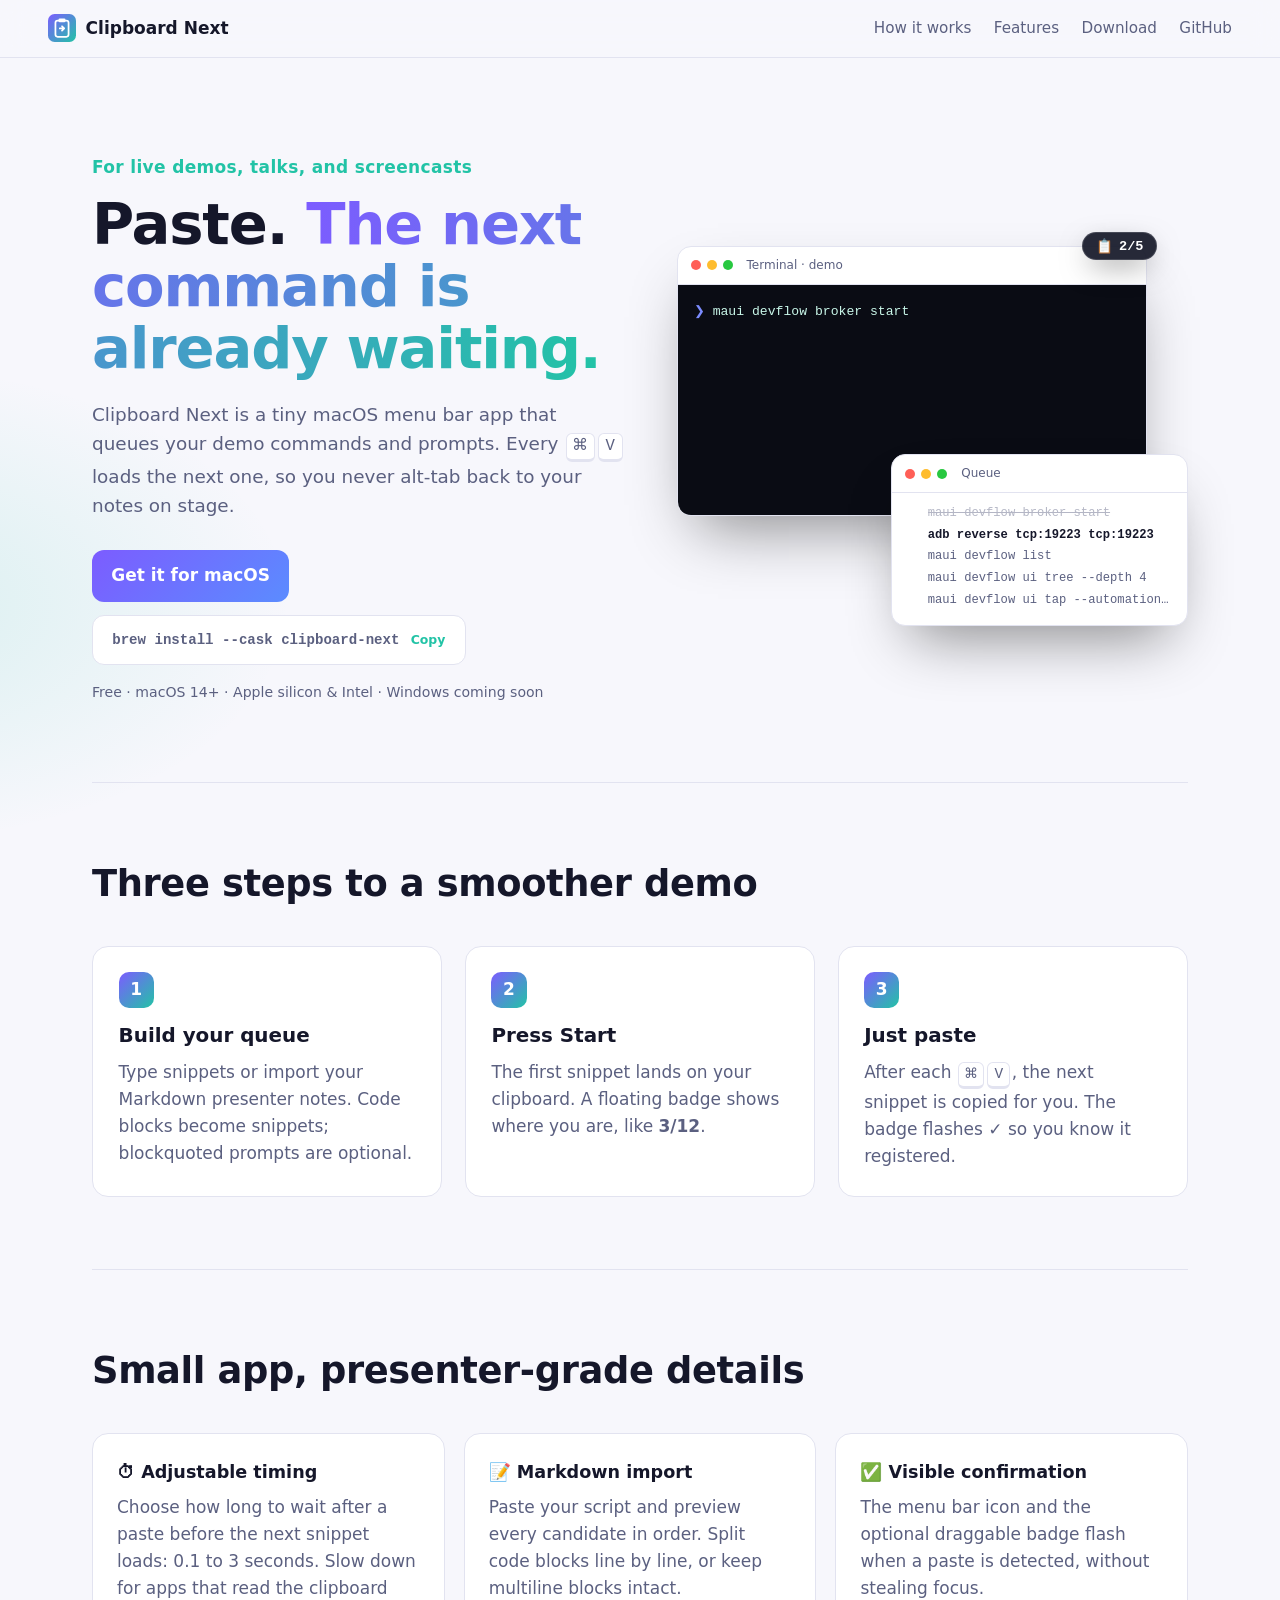
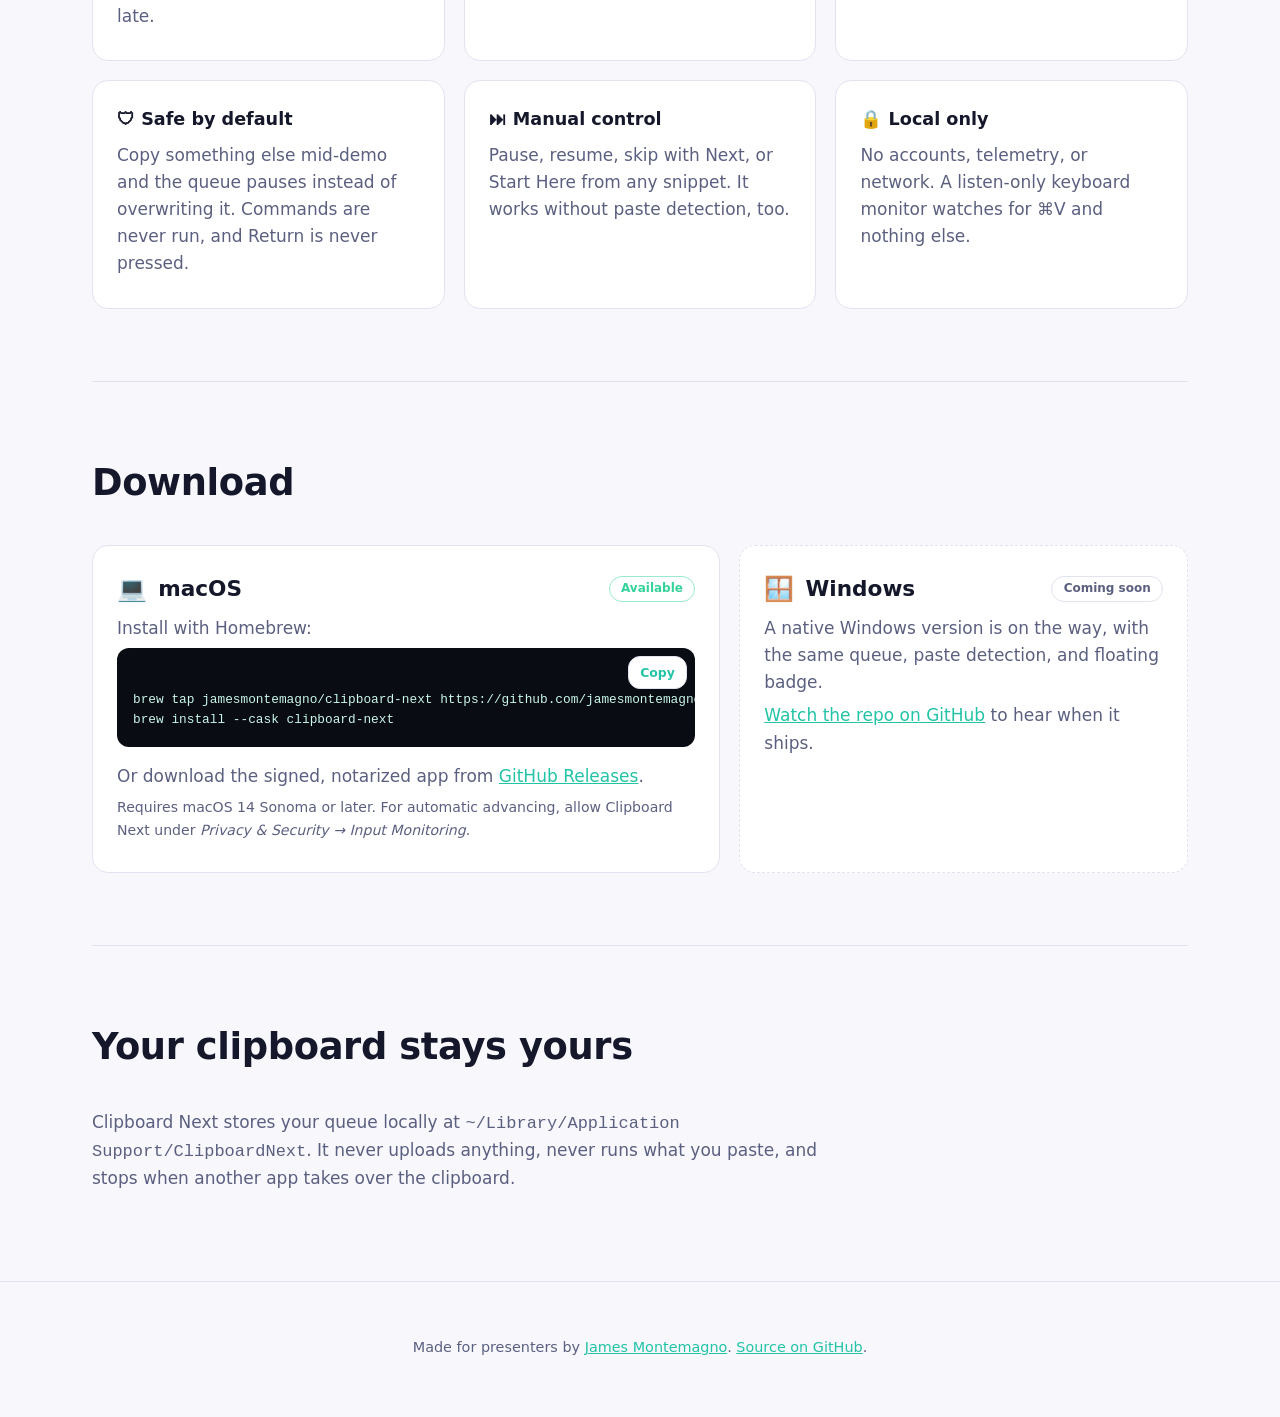
==== site/index.html @ 99fdd044 "Initial release of Clipboard Next macOS menu bar app that queues demo commands and loads the next on" ====
<!doctype html>
<html lang="en">
<head>
  <meta charset="utf-8">
  <meta name="viewport" content="width=device-width, initial-scale=1">
  <title>Clipboard Next: paste your demo, one command at a time</title>
  <meta name="description" content="A tiny macOS menu bar app for presenters. Queue your demo commands and prompts; every Command-V loads the next one onto your clipboard.">
  <meta name="theme-color" content="#0d0f1a">
  <meta property="og:title" content="Clipboard Next">
  <meta property="og:description" content="Queue your demo commands. Paste. The next one is already on your clipboard.">
  <meta property="og:type" content="website">
  <meta property="og:url" content="https://clipboardnext.com/">
  <link rel="canonical" href="https://clipboardnext.com/">
  <link rel="icon" href="assets/logo.svg" type="image/svg+xml">
  <link rel="stylesheet" href="styles.css">
</head>
<body>
  <a class="skip" href="#main">Skip to content</a>
  <header class="nav">
    <a class="brand" href="./"><img src="assets/logo.svg" alt="" width="28" height="28"> Clipboard Next</a>
    <nav aria-label="Primary">
      <a href="#how">How it works</a>
      <a href="#features">Features</a>
      <a href="#download">Download</a>
      <a href="https://github.com/jamesmontemagno/clipboard-next">GitHub</a>
    </nav>
  </header>

  <main id="main">
    <section class="hero">
      <div class="hero-copy">
        <p class="eyebrow">For live demos, talks, and screencasts</p>
        <h1>Paste. <span class="grad">The next command is already waiting.</span></h1>
        <p class="lede">Clipboard Next is a tiny macOS menu bar app that queues your demo commands and prompts. Every <kbd>⌘</kbd><kbd>V</kbd> loads the next one, so you never alt-tab back to your notes on stage.</p>
        <div class="cta">
          <a class="btn primary" href="#download">Get it for macOS</a>
          <button class="btn ghost copy" type="button" data-copy="brew tap jamesmontemagno/clipboard-next https://github.com/jamesmontemagno/clipboard-next && brew install --cask clipboard-next">
            <code>brew install --cask clipboard-next</code><span class="copy-label">Copy</span>
          </button>
        </div>
        <p class="fine">Free · macOS 14+ · Apple silicon &amp; Intel · Windows coming soon</p>
      </div>

      <div class="stage" aria-label="Animated demo of Clipboard Next advancing through commands">
        <div class="window terminal">
          <div class="titlebar"><i></i><i></i><i></i><span>Terminal · demo</span></div>
          <pre class="term" id="term" aria-live="off"></pre>
        </div>
        <div class="queue window">
          <div class="titlebar"><i></i><i></i><i></i><span>Queue</span></div>
          <ol id="queue"></ol>
        </div>
        <div class="badge" id="badge" aria-hidden="true"><span class="badge-icon">📋</span><span id="badge-count">1/5</span></div>
      </div>
    </section>

    <section id="how" class="section">
      <h2>Three steps to a smoother demo</h2>
      <ol class="steps">
        <li>
          <span class="num">1</span>
          <h3>Build your queue</h3>
          <p>Type snippets or import your Markdown presenter notes. Code blocks become snippets; blockquoted prompts are optional.</p>
        </li>
        <li>
          <span class="num">2</span>
          <h3>Press Start</h3>
          <p>The first snippet lands on your clipboard. A floating badge shows where you are, like <strong>3/12</strong>.</p>
        </li>
        <li>
          <span class="num">3</span>
          <h3>Just paste</h3>
          <p>After each <kbd>⌘</kbd><kbd>V</kbd>, the next snippet is copied for you. The badge flashes ✓ so you know it registered.</p>
        </li>
      </ol>
    </section>

    <section id="features" class="section">
      <h2>Small app, presenter-grade details</h2>
      <div class="grid">
        <article class="card">
          <h3>⏱ Adjustable timing</h3>
          <p>Choose how long to wait after a paste before the next snippet loads: 0.1 to 3 seconds. Slow down for apps that read the clipboard late.</p>
        </article>
        <article class="card">
          <h3>📝 Markdown import</h3>
          <p>Paste your script and preview every candidate in order. Split code blocks line by line, or keep multiline blocks intact.</p>
        </article>
        <article class="card">
          <h3>✅ Visible confirmation</h3>
          <p>The menu bar icon and the optional draggable badge flash when a paste is detected, without stealing focus.</p>
        </article>
        <article class="card">
          <h3>🛡 Safe by default</h3>
          <p>Copy something else mid-demo and the queue pauses instead of overwriting it. Commands are never run, and Return is never pressed.</p>
        </article>
        <article class="card">
          <h3>⏭ Manual control</h3>
          <p>Pause, resume, skip with Next, or Start Here from any snippet. It works without paste detection, too.</p>
        </article>
        <article class="card">
          <h3>🔒 Local only</h3>
          <p>No accounts, telemetry, or network. A listen-only keyboard monitor watches for ⌘V and nothing else.</p>
        </article>
      </div>
    </section>

    <section id="download" class="section">
      <h2>Download</h2>
      <div class="downloads">
        <article class="card platform">
          <div class="platform-head"><span class="os" aria-hidden="true">💻</span><h3>macOS</h3><span class="pill ok">Available</span></div>
          <p>Install with Homebrew:</p>
          <div class="codeblock">
            <pre><code>brew tap jamesmontemagno/clipboard-next https://github.com/jamesmontemagno/clipboard-next
brew install --cask clipboard-next</code></pre>
            <button class="btn small copy" type="button" data-copy="brew tap jamesmontemagno/clipboard-next https://github.com/jamesmontemagno/clipboard-next&#10;brew install --cask clipboard-next"><span class="copy-label">Copy</span></button>
          </div>
          <p>Or download the signed, notarized app from <a href="https://github.com/jamesmontemagno/clipboard-next/releases/latest">GitHub Releases</a>.</p>
          <p class="fine">Requires macOS 14 Sonoma or later. For automatic advancing, allow Clipboard Next under <em>Privacy &amp; Security → Input Monitoring</em>.</p>
        </article>
        <article class="card platform soon">
          <div class="platform-head"><span class="os" aria-hidden="true">🪟</span><h3>Windows</h3><span class="pill">Coming soon</span></div>
          <p>A native Windows version is on the way, with the same queue, paste detection, and floating badge.</p>
          <p><a href="https://github.com/jamesmontemagno/clipboard-next">Watch the repo on GitHub</a> to hear when it ships.</p>
        </article>
      </div>
    </section>

    <section class="section privacy">
      <h2>Your clipboard stays yours</h2>
      <p>Clipboard Next stores your queue locally at <code>~/Library/Application Support/ClipboardNext</code>. It never uploads anything, never runs what you paste, and stops when another app takes over the clipboard.</p>
    </section>
  </main>

  <footer class="footer">
    <p>Made for presenters by <a href="https://github.com/jamesmontemagno">James Montemagno</a>. <a href="https://github.com/jamesmontemagno/clipboard-next">Source on GitHub</a>.</p>
  </footer>
  <script src="script.js" defer></script>
</body>
</html>
---- site/styles.css ----
:root {
  --bg: #0d0f1a;
  --bg-2: #141728;
  --panel: #1a1e33;
  --line: #2a2f4a;
  --text: #eef0ff;
  --muted: #a3a8c7;
  --accent: #7c5cff;
  --accent-2: #22c3a6;
  --ok: #34d399;
  --radius: 16px;
  --mono: ui-monospace, "SF Mono", Menlo, Consolas, monospace;
  color-scheme: dark;
}

@media (prefers-color-scheme: light) {
  :root {
    --bg: #f7f7fc;
    --bg-2: #ffffff;
    --panel: #ffffff;
    --line: #e2e3f0;
    --text: #15172a;
    --muted: #5b6080;
    color-scheme: light;
  }
}

* { box-sizing: border-box; }
html { scroll-behavior: smooth; }
@media (prefers-reduced-motion: reduce) { html { scroll-behavior: auto; } }

body {
  margin: 0;
  font: 17px/1.6 -apple-system, BlinkMacSystemFont, "Segoe UI", Inter, system-ui, sans-serif;
  background:
    radial-gradient(900px 500px at 85% -10%, rgb(124 92 255 / .22), transparent 60%),
    radial-gradient(700px 400px at -10% 20%, rgb(34 195 166 / .14), transparent 60%),
    var(--bg);
  color: var(--text);
}

a { color: var(--accent-2); }
code, kbd, pre { font-family: var(--mono); }
kbd {
  display: inline-block;
  min-width: 1.6em;
  padding: 0 .35em;
  margin: 0 .1em;
  border: 1px solid var(--line);
  border-bottom-width: 3px;
  border-radius: 6px;
  background: var(--panel);
  font-size: .85em;
  text-align: center;
}

.skip { position: absolute; left: -999px; }
.skip:focus { left: 1rem; top: 1rem; background: var(--panel); padding: .5rem 1rem; border-radius: 8px; z-index: 10; }

.nav {
  position: sticky; top: 0; z-index: 5;
  display: flex; align-items: center; justify-content: space-between;
  gap: 1rem; padding: .9rem clamp(1rem, 4vw, 3rem);
  backdrop-filter: blur(14px);
  background: color-mix(in srgb, var(--bg) 75%, transparent);
  border-bottom: 1px solid var(--line);
}
.brand { display: flex; align-items: center; gap: .6rem; font-weight: 700; color: var(--text); text-decoration: none; }
.nav nav { display: flex; gap: 1.4rem; flex-wrap: wrap; }
.nav nav a { color: var(--muted); text-decoration: none; font-size: .95rem; }
.nav nav a:hover { color: var(--text); }

main { max-width: 1160px; margin: 0 auto; padding: 0 clamp(1rem, 4vw, 2rem); }

.hero {
  display: grid; grid-template-columns: 1.05fr 1fr; gap: 3rem; align-items: center;
  padding: clamp(3rem, 8vw, 6rem) 0 4rem;
}
.eyebrow { color: var(--accent-2); font-weight: 600; letter-spacing: .02em; margin: 0 0 .8rem; }
h1 { font-size: clamp(2.3rem, 5vw, 3.6rem); line-height: 1.08; margin: 0 0 1.2rem; letter-spacing: -.02em; }
.grad { background: linear-gradient(90deg, var(--accent), var(--accent-2)); -webkit-background-clip: text; background-clip: text; color: transparent; }
.lede { color: var(--muted); font-size: 1.15rem; max-width: 34rem; }
.cta { display: flex; flex-wrap: wrap; gap: .8rem; margin: 1.8rem 0 1rem; }
.fine { color: var(--muted); font-size: .88rem; }

.btn {
  display: inline-flex; align-items: center; gap: .7rem;
  padding: .8rem 1.2rem; border-radius: 12px; border: 1px solid var(--line);
  font: inherit; font-weight: 600; text-decoration: none; cursor: pointer;
  color: var(--text); background: var(--panel);
  transition: transform .15s ease, border-color .15s ease;
}
.btn:hover { transform: translateY(-1px); border-color: var(--accent); }
.btn:focus-visible { outline: 3px solid var(--accent); outline-offset: 2px; }
.btn.primary { background: linear-gradient(135deg, var(--accent), #5b8cff); border: 0; color: #fff; }
.btn.ghost code { font-size: .88rem; color: var(--muted); }
.btn.small { padding: .35rem .7rem; font-size: .8rem; }
.copy-label { font-size: .78rem; color: var(--accent-2); }
.copied .copy-label { color: var(--ok); }

/* Animated demo */
.stage { position: relative; min-height: 380px; }
.window {
  background: var(--bg-2); border: 1px solid var(--line); border-radius: 14px;
  box-shadow: 0 30px 60px -20px rgb(0 0 0 / .45);
  overflow: hidden;
}
.titlebar { display: flex; align-items: center; gap: 6px; padding: .55rem .8rem; border-bottom: 1px solid var(--line); font-size: .75rem; color: var(--muted); }
.titlebar i { width: 10px; height: 10px; border-radius: 50%; background: #ff5f57; }
.titlebar i:nth-child(2) { background: #febc2e; }
.titlebar i:nth-child(3) { background: #28c840; }
.titlebar span { margin-left: .5rem; }
.terminal { width: 92%; }
.term {
  margin: 0; padding: 1rem; min-height: 230px; font-size: .82rem; line-height: 1.7;
  color: #c9f7e9; background: #0a0c14; white-space: pre-wrap; word-break: break-word;
}
.term .prompt { color: #7c8cff; }
.term .flash { background: rgb(124 92 255 / .35); border-radius: 3px; }
.queue { position: absolute; right: 0; bottom: 0; width: 58%; }
.queue ol { margin: 0; padding: .6rem .8rem .8rem 2.2rem; font: .76rem/1.8 var(--mono); color: var(--muted); }
.queue li { white-space: nowrap; overflow: hidden; text-overflow: ellipsis; transition: color .2s; }
.queue li.done { opacity: .45; text-decoration: line-through; }
.queue li.current { color: var(--text); font-weight: 700; }
.queue li.current::marker { color: var(--accent-2); }

.badge {
  position: absolute; top: -14px; right: 6%;
  display: inline-flex; align-items: center; gap: .4rem;
  padding: .3rem .8rem; border-radius: 999px;
  background: rgb(20 23 40 / .92); color: #fff; font: 600 .85rem var(--mono);
  border: 1px solid rgb(255 255 255 / .15);
  box-shadow: 0 10px 30px -8px rgb(0 0 0 / .6);
  transition: background .2s, transform .2s;
}
.badge.hit { background: #0f8f5f; transform: scale(1.08); }

.section { padding: 4.5rem 0; border-top: 1px solid var(--line); }
.section h2 { font-size: clamp(1.7rem, 3vw, 2.3rem); margin: 0 0 2rem; letter-spacing: -.01em; }

.steps { list-style: none; padding: 0; margin: 0; display: grid; grid-template-columns: repeat(3, 1fr); gap: 1.4rem; }
.steps li { background: var(--panel); border: 1px solid var(--line); border-radius: var(--radius); padding: 1.6rem; }
.steps h3 { margin: .8rem 0 .4rem; }
.steps p { color: var(--muted); margin: 0; }
.num {
  display: inline-grid; place-items: center; width: 2.2rem; height: 2.2rem; border-radius: 10px;
  background: linear-gradient(135deg, var(--accent), var(--accent-2)); color: #fff; font-weight: 800;
}

.grid { display: grid; grid-template-columns: repeat(3, 1fr); gap: 1.2rem; }
.card { background: var(--panel); border: 1px solid var(--line); border-radius: var(--radius); padding: 1.5rem; }
.card h3 { margin: 0 0 .5rem; font-size: 1.1rem; }
.card p { color: var(--muted); margin: .4rem 0; }

.downloads { display: grid; grid-template-columns: 1.4fr 1fr; gap: 1.2rem; }
.hero > *, .downloads > *, .grid > *, .steps > * { min-width: 0; }
.platform-head { display: flex; align-items: center; gap: .7rem; }
.platform-head h3 { margin: 0; font-size: 1.35rem; }
.os { font-size: 1.5rem; }
.pill { margin-left: auto; padding: .15rem .7rem; border-radius: 999px; font-size: .75rem; font-weight: 700; border: 1px solid var(--line); color: var(--muted); }
.pill.ok { color: var(--ok); border-color: color-mix(in srgb, var(--ok) 50%, transparent); }
.soon { border-style: dashed; }
.codeblock { position: relative; }
.codeblock pre { margin: .4rem 0 1rem; padding: 2.6rem 1rem 1rem; background: #0a0c14; color: #c9f7e9; border-radius: 12px; font-size: .8rem; overflow-x: auto; }
.codeblock .copy { position: absolute; top: .5rem; right: .5rem; }

.privacy p { color: var(--muted); max-width: 46rem; }
.footer { text-align: center; padding: 2.5rem 1rem 3rem; color: var(--muted); font-size: .9rem; border-top: 1px solid var(--line); }

@media (max-width: 900px) {
  .hero, .downloads { grid-template-columns: 1fr; }
  .steps, .grid { grid-template-columns: 1fr; }
  .stage { min-height: 400px; }
}
@media (max-width: 560px) {
  .nav nav a:not(:last-child) { display: none; }
  .queue { width: 80%; }
}
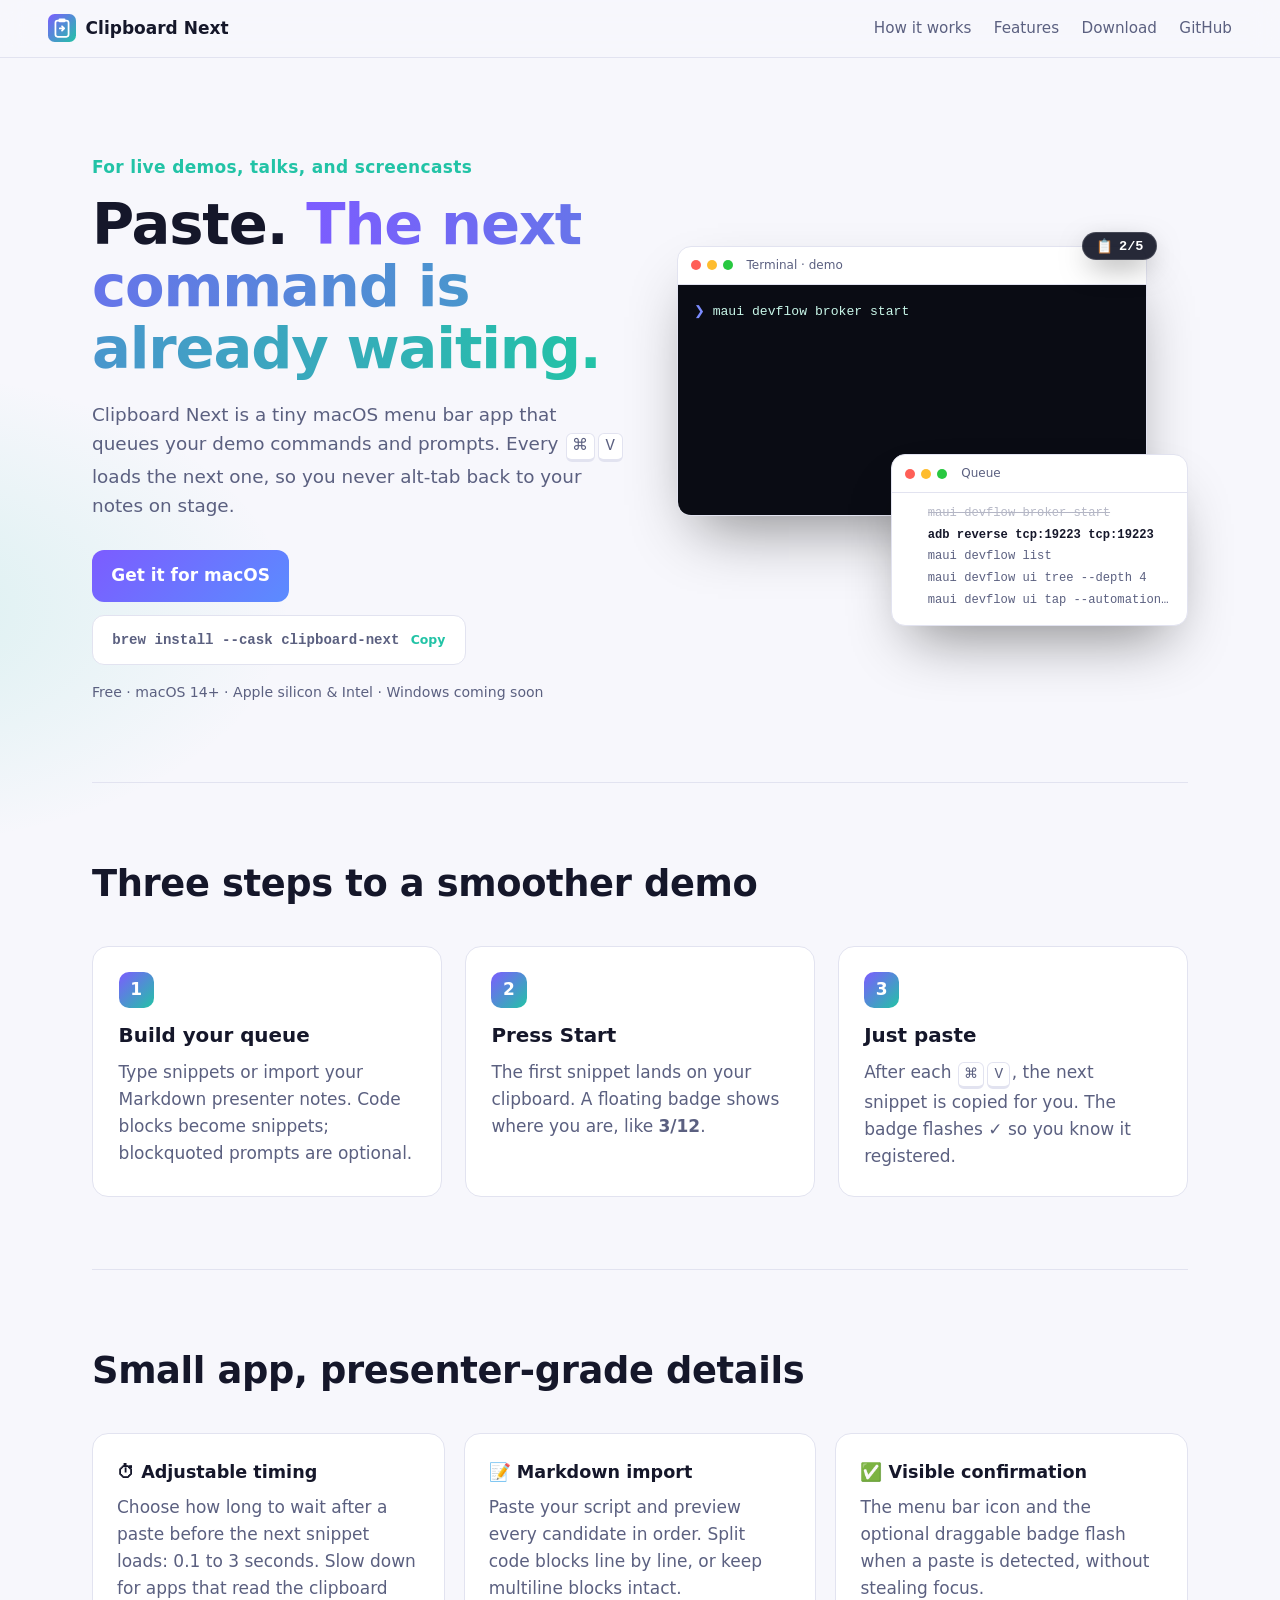
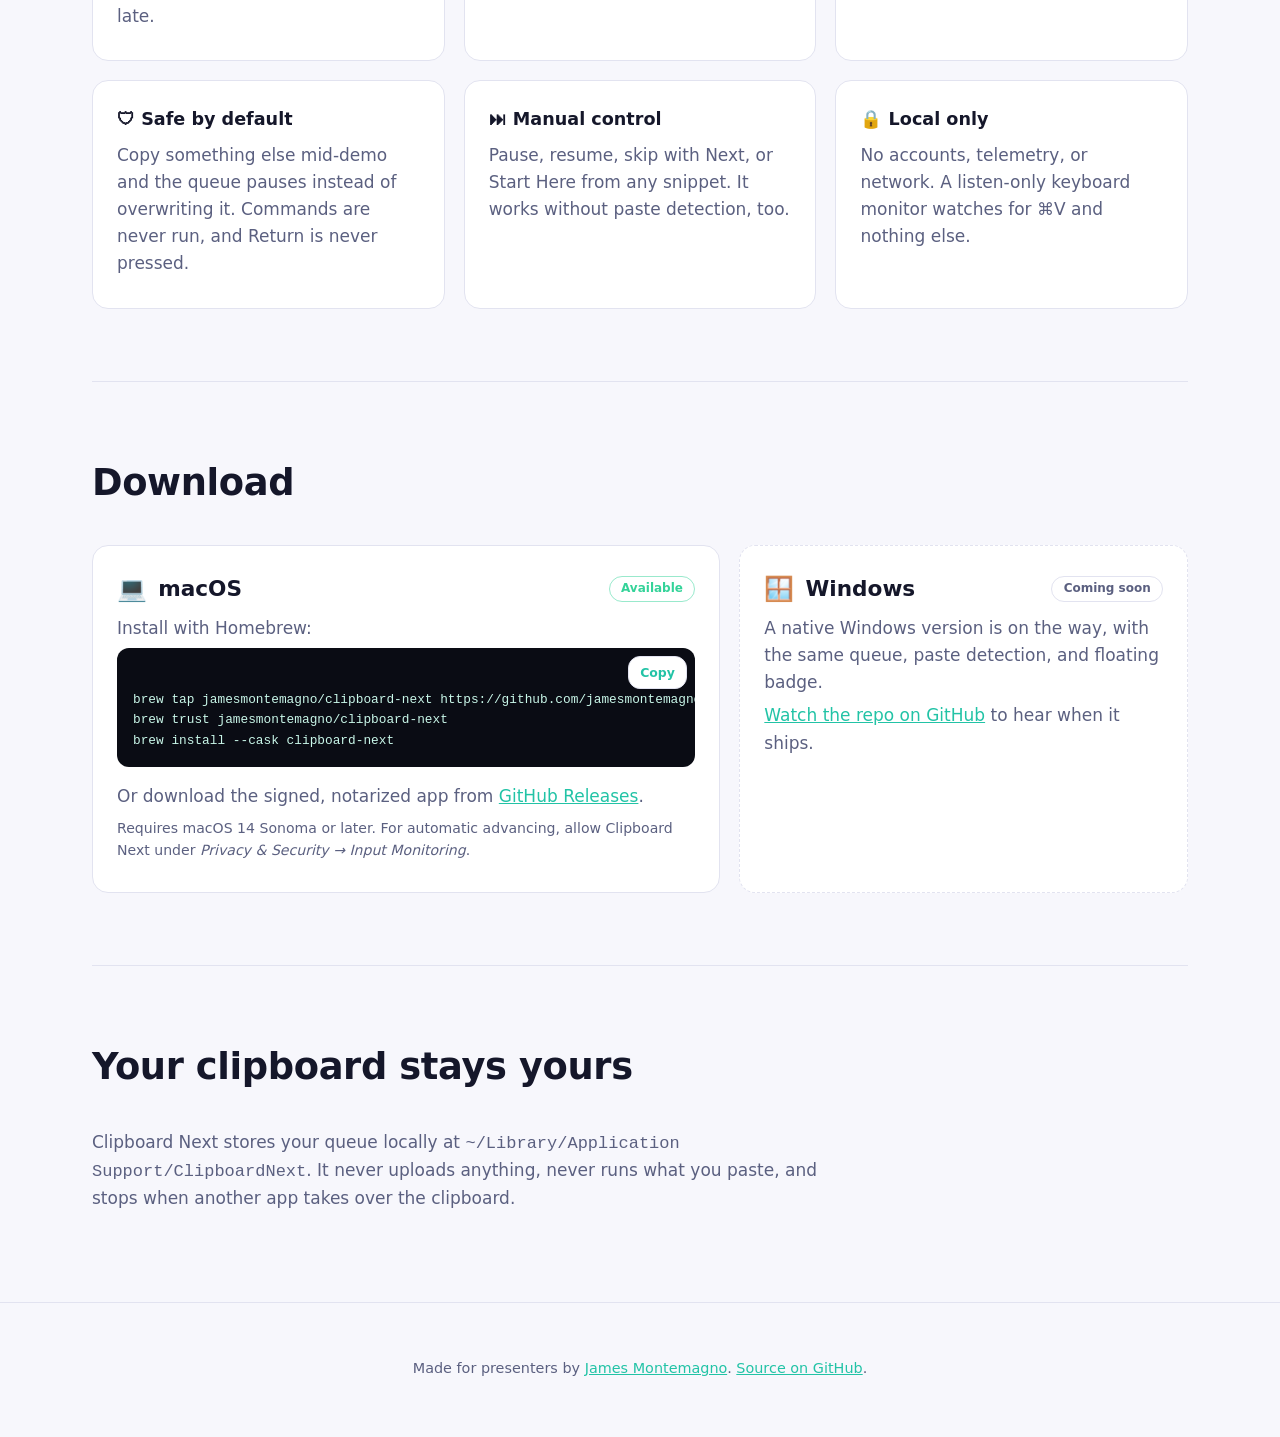
==== commit f1057e34: "Add Homebrew trust step and launch trailer page Document brew trust in the README and website instal" ====
--- a/site/index.html
+++ b/site/index.html
@@ -34,7 +34,7 @@
         <p class="lede">Clipboard Next is a tiny macOS menu bar app that queues your demo commands and prompts. Every <kbd>⌘</kbd><kbd>V</kbd> loads the next one, so you never alt-tab back to your notes on stage.</p>
         <div class="cta">
           <a class="btn primary" href="#download">Get it for macOS</a>
-          <button class="btn ghost copy" type="button" data-copy="brew tap jamesmontemagno/clipboard-next https://github.com/jamesmontemagno/clipboard-next && brew install --cask clipboard-next">
+          <button class="btn ghost copy" type="button" data-copy="brew tap jamesmontemagno/clipboard-next https://github.com/jamesmontemagno/clipboard-next && brew trust jamesmontemagno/clipboard-next && brew install --cask clipboard-next">
             <code>brew install --cask clipboard-next</code><span class="copy-label">Copy</span>
           </button>
         </div>
@@ -113,8 +113,9 @@
           <p>Install with Homebrew:</p>
           <div class="codeblock">
             <pre><code>brew tap jamesmontemagno/clipboard-next https://github.com/jamesmontemagno/clipboard-next
+brew trust jamesmontemagno/clipboard-next
 brew install --cask clipboard-next</code></pre>
-            <button class="btn small copy" type="button" data-copy="brew tap jamesmontemagno/clipboard-next https://github.com/jamesmontemagno/clipboard-next&#10;brew install --cask clipboard-next"><span class="copy-label">Copy</span></button>
+            <button class="btn small copy" type="button" data-copy="brew tap jamesmontemagno/clipboard-next https://github.com/jamesmontemagno/clipboard-next&#10;brew trust jamesmontemagno/clipboard-next&#10;brew install --cask clipboard-next"><span class="copy-label">Copy</span></button>
           </div>
           <p>Or download the signed, notarized app from <a href="https://github.com/jamesmontemagno/clipboard-next/releases/latest">GitHub Releases</a>.</p>
           <p class="fine">Requires macOS 14 Sonoma or later. For automatic advancing, allow Clipboard Next under <em>Privacy &amp; Security → Input Monitoring</em>.</p>
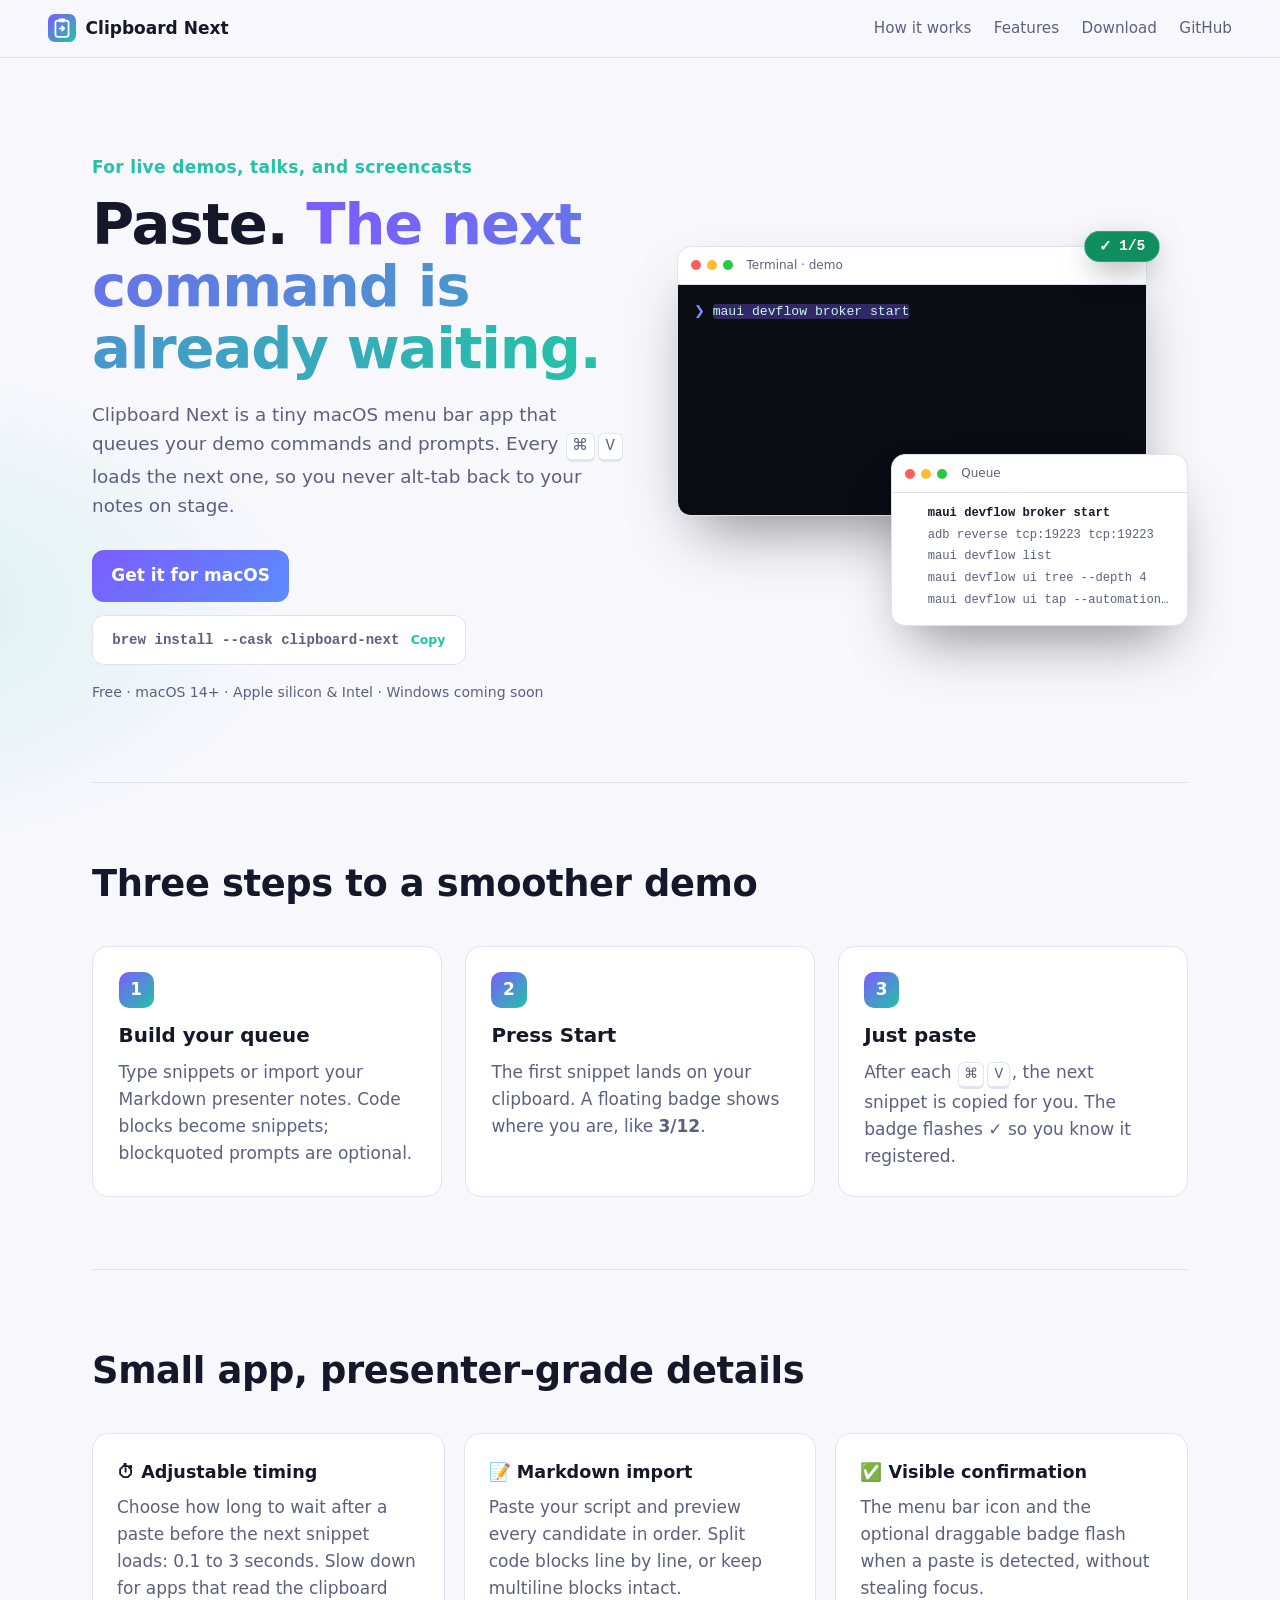
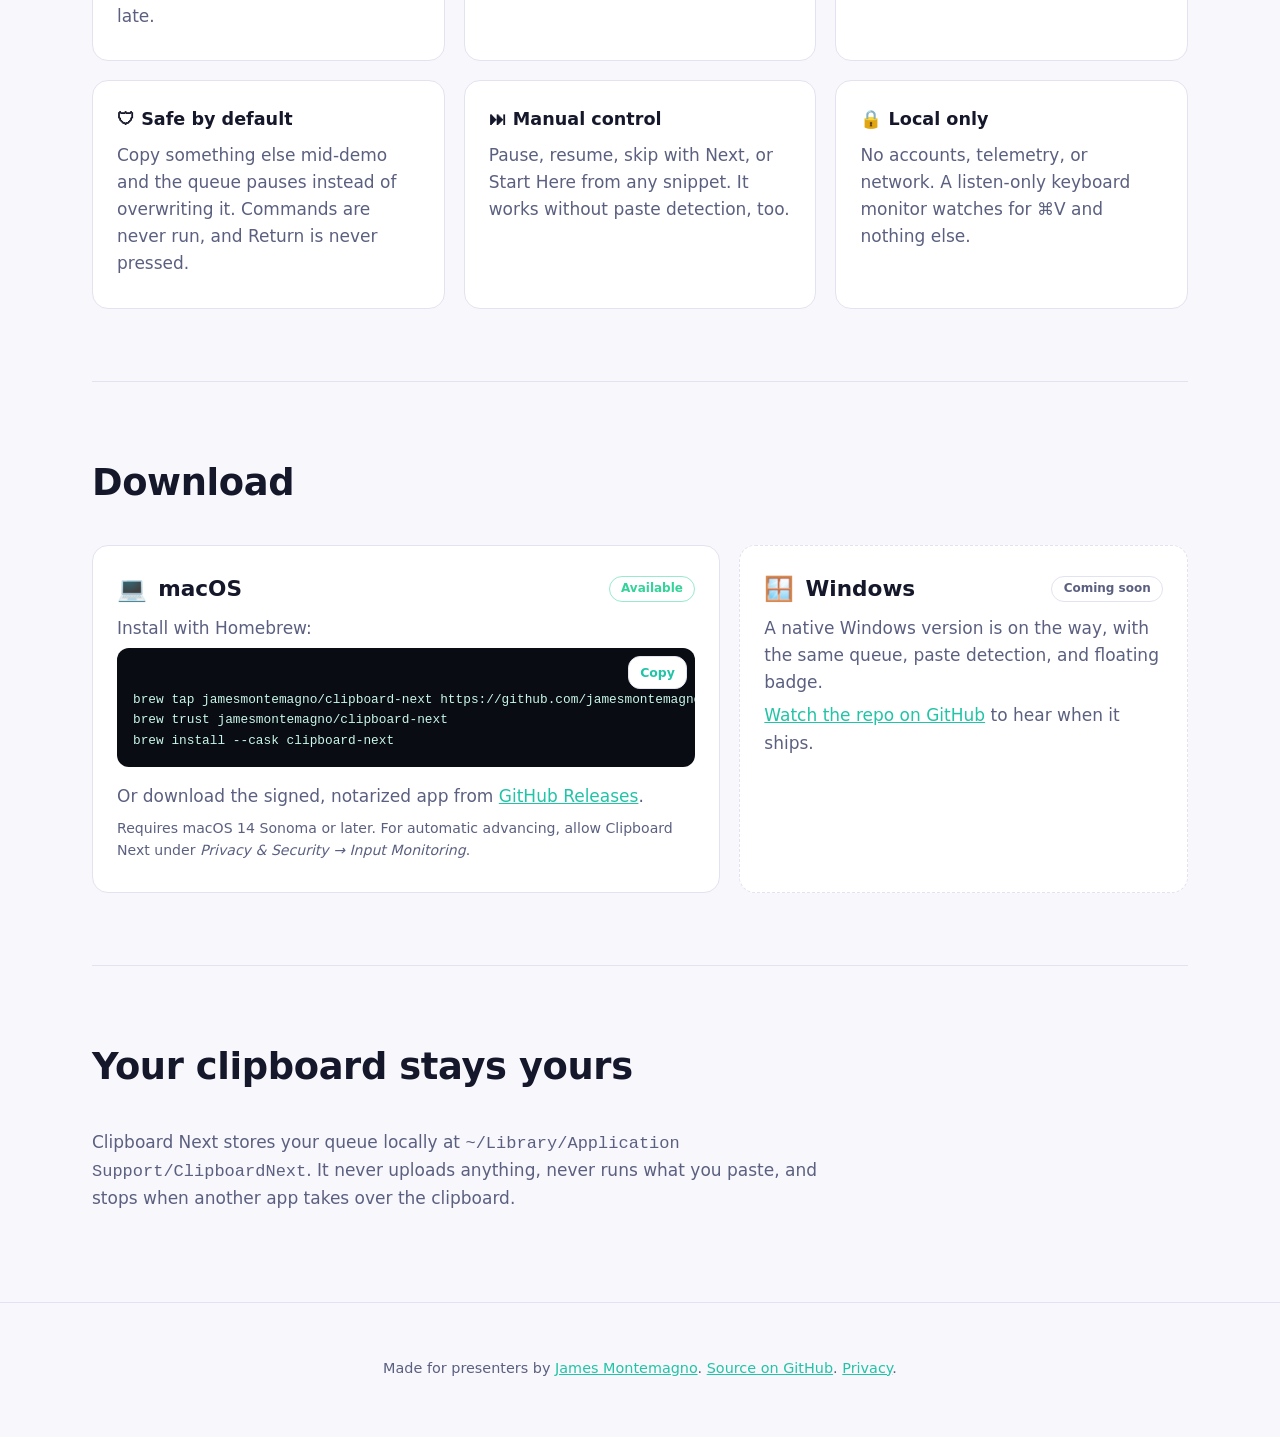
==== commit 5832712d: "Start the Windows port: WinUI 3 tray app for the Microsoft Store Add a native Windows version under " ====
--- a/site/index.html
+++ b/site/index.html
@@ -135,7 +135,7 @@
   </main>
 
   <footer class="footer">
-    <p>Made for presenters by <a href="https://github.com/jamesmontemagno">James Montemagno</a>. <a href="https://github.com/jamesmontemagno/clipboard-next">Source on GitHub</a>.</p>
+    <p>Made for presenters by <a href="https://github.com/jamesmontemagno">James Montemagno</a>. <a href="https://github.com/jamesmontemagno/clipboard-next">Source on GitHub</a>. <a href="privacy.html">Privacy</a>.</p>
   </footer>
   <script src="script.js" defer></script>
 </body>
--- a/site/styles.css
+++ b/site/styles.css
@@ -165,6 +165,9 @@
 .codeblock .copy { position: absolute; top: .5rem; right: .5rem; }
 
 .privacy p { color: var(--muted); max-width: 46rem; }
+.policy { border-top: 0; padding-top: 2.5rem; }
+.policy h1 { font-size: clamp(2rem, 4vw, 2.8rem); }
+.policy h2 { font-size: 1.3rem; margin: 2.2rem 0 .6rem; }
 .footer { text-align: center; padding: 2.5rem 1rem 3rem; color: var(--muted); font-size: .9rem; border-top: 1px solid var(--line); }
 
 @media (max-width: 900px) {
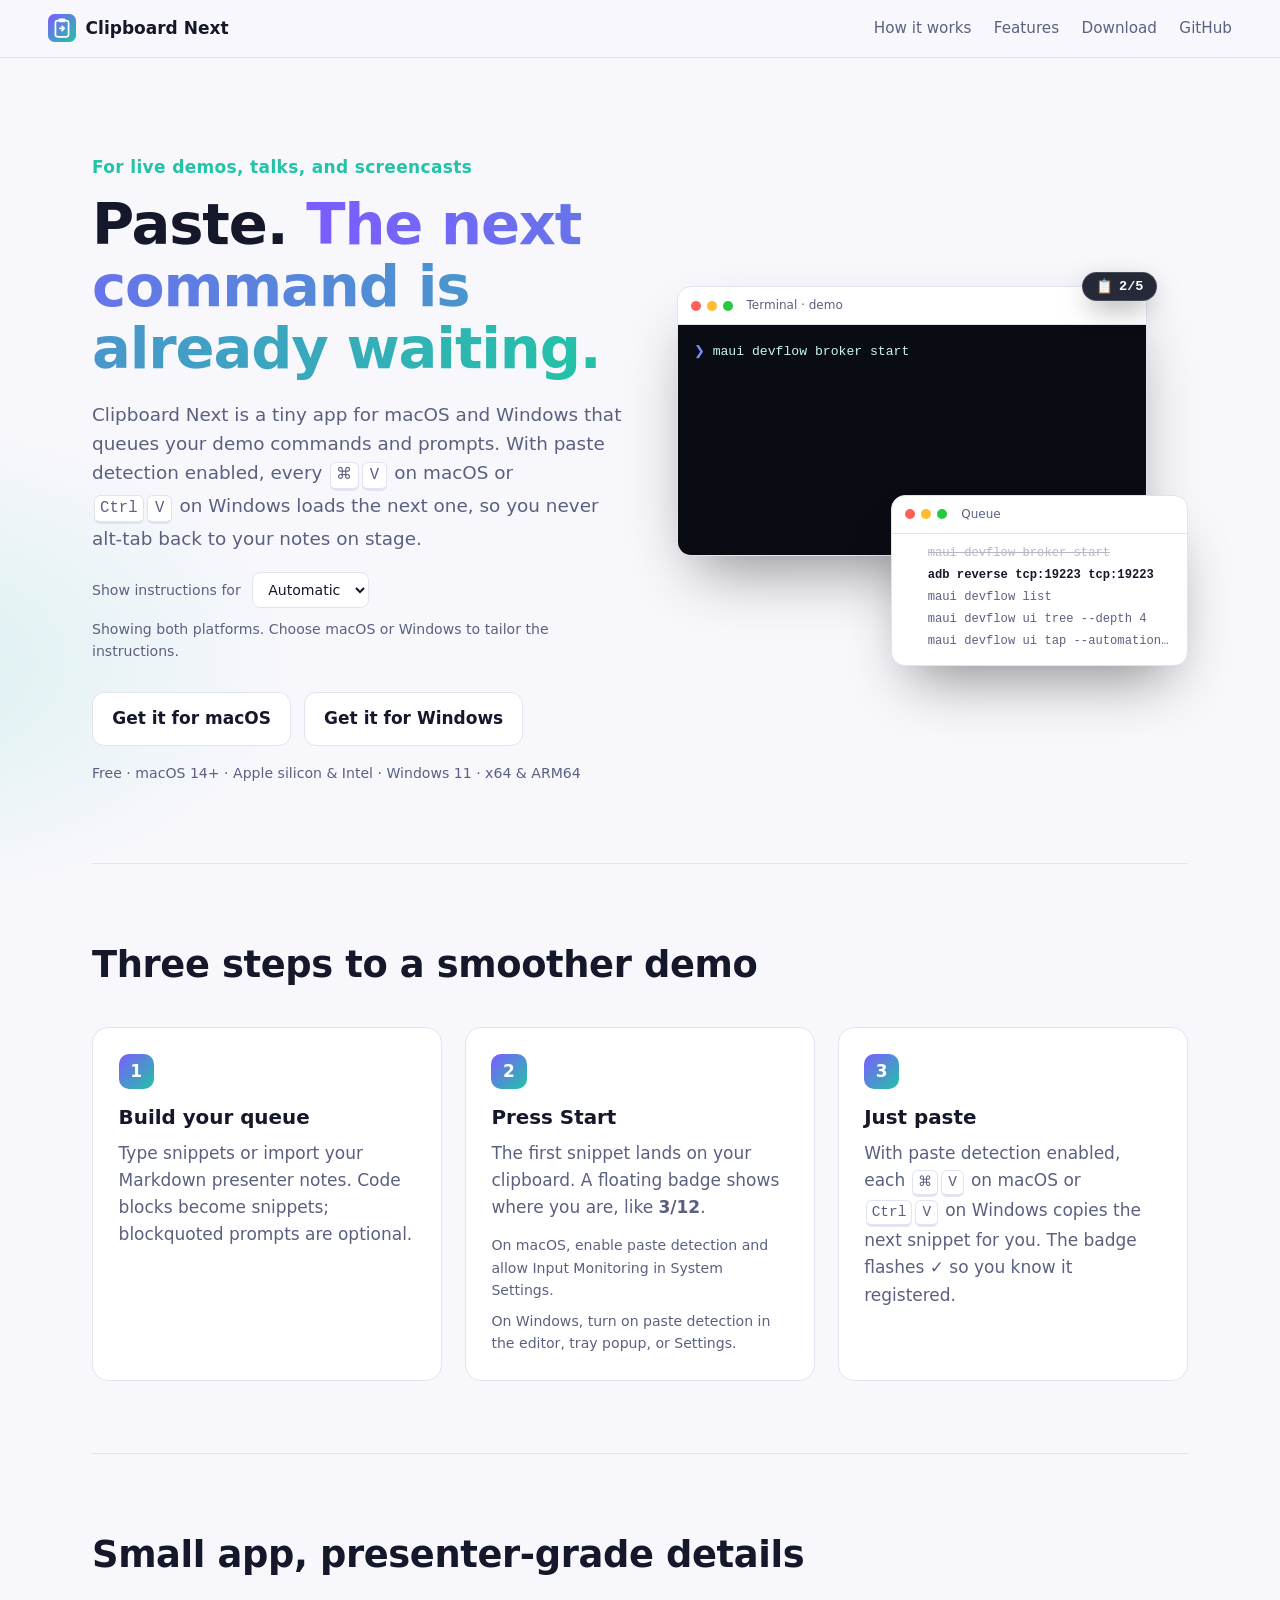
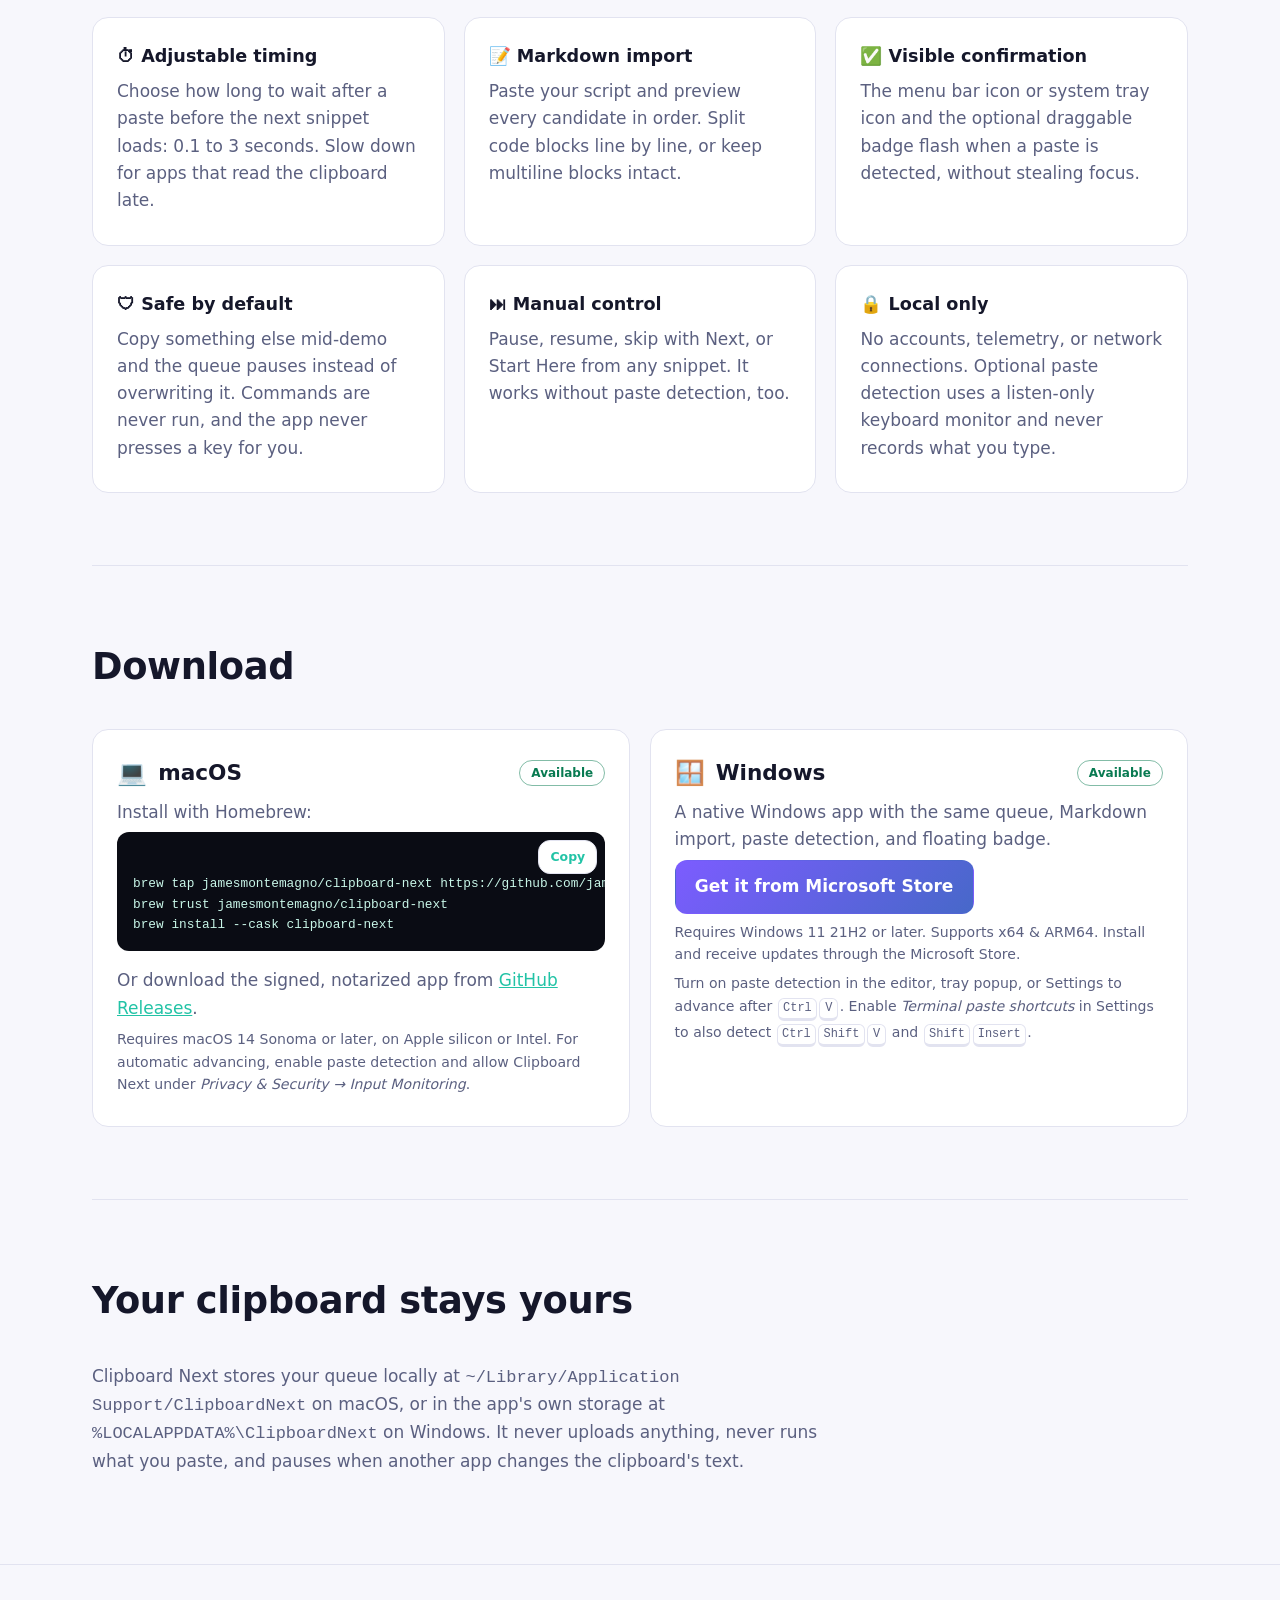
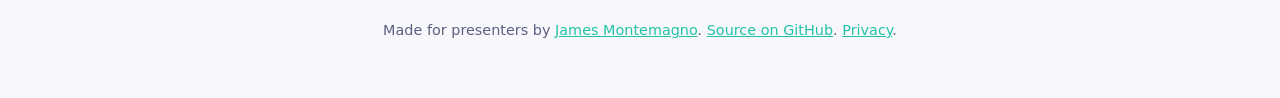
==== commit 54dad5c6: "Update website for Windows launch and OS-aware downloads Announce Microsoft Store availability, tail" ====
--- a/site/index.html
+++ b/site/index.html
@@ -4,10 +4,10 @@
   <meta charset="utf-8">
   <meta name="viewport" content="width=device-width, initial-scale=1">
   <title>Clipboard Next: paste your demo, one command at a time</title>
-  <meta name="description" content="A tiny macOS menu bar app for presenters. Queue your demo commands and prompts; every Command-V loads the next one onto your clipboard.">
+  <meta name="description" content="A tiny app for presenters on macOS and Windows. Queue your demo commands and prompts; with paste detection enabled, each paste loads the next snippet onto your clipboard.">
   <meta name="theme-color" content="#0d0f1a">
   <meta property="og:title" content="Clipboard Next">
-  <meta property="og:description" content="Queue your demo commands. Paste. The next one is already on your clipboard.">
+  <meta property="og:description" content="Queue your demo commands. Paste. The next one is already on your clipboard. Free for macOS and Windows.">
   <meta property="og:type" content="website">
   <meta property="og:url" content="https://clipboardnext.com/">
   <link rel="canonical" href="https://clipboardnext.com/">
@@ -31,14 +31,21 @@
       <div class="hero-copy">
         <p class="eyebrow">For live demos, talks, and screencasts</p>
         <h1>Paste. <span class="grad">The next command is already waiting.</span></h1>
-        <p class="lede">Clipboard Next is a tiny macOS menu bar app that queues your demo commands and prompts. Every <kbd>⌘</kbd><kbd>V</kbd> loads the next one, so you never alt-tab back to your notes on stage.</p>
+        <p class="lede">Clipboard Next is a tiny app for macOS and Windows that queues your demo commands and prompts. With paste detection enabled, every <span class="shortcut" data-platform="macos"><kbd aria-label="Command">⌘</kbd><kbd>V</kbd><span data-platform-label> on macOS</span></span><span data-platform-separator> or </span><span class="shortcut" data-platform="windows"><kbd>Ctrl</kbd><kbd>V</kbd><span data-platform-label> on Windows</span></span> loads the next one, so you never alt-tab back to your notes on stage.</p>
+        <div class="platform-picker" hidden>
+          <label for="platform-select">Show instructions for</label>
+          <select id="platform-select" aria-describedby="platform-status">
+            <option value="auto">Automatic</option>
+            <option value="windows">Windows</option>
+            <option value="macos">macOS</option>
+          </select>
+        </div>
+        <p class="fine platform-status" id="platform-status" role="status">Available for macOS and Windows 11.</p>
         <div class="cta">
-          <a class="btn primary" href="#download">Get it for macOS</a>
-          <button class="btn ghost copy" type="button" data-copy="brew tap jamesmontemagno/clipboard-next https://github.com/jamesmontemagno/clipboard-next && brew trust jamesmontemagno/clipboard-next && brew install --cask clipboard-next">
-            <code>brew install --cask clipboard-next</code><span class="copy-label">Copy</span>
-          </button>
+          <a class="btn" href="#download-macos" data-download-platform="macos">Get it for macOS</a>
+          <a class="btn" href="https://apps.microsoft.com/detail/9NCXV6W499WM" data-download-platform="windows">Get it for Windows</a>
         </div>
-        <p class="fine">Free · macOS 14+ · Apple silicon &amp; Intel · Windows coming soon</p>
+        <p class="fine">Free · <span data-platform="macos">macOS 14+ · Apple silicon &amp; Intel</span><span data-platform-separator> · </span><span data-platform="windows">Windows 11 · x64 &amp; ARM64</span></p>
       </div>
 
       <div class="stage" aria-label="Animated demo of Clipboard Next advancing through commands">
@@ -66,11 +73,12 @@
           <span class="num">2</span>
           <h3>Press Start</h3>
           <p>The first snippet lands on your clipboard. A floating badge shows where you are, like <strong>3/12</strong>.</p>
+          <p class="platform-setup"><span data-platform="macos">On macOS, enable paste detection and allow Input Monitoring in System Settings.</span> <span data-platform="windows">On Windows, turn on paste detection in the editor, tray popup, or Settings.</span></p>
         </li>
         <li>
           <span class="num">3</span>
           <h3>Just paste</h3>
-          <p>After each <kbd>⌘</kbd><kbd>V</kbd>, the next snippet is copied for you. The badge flashes ✓ so you know it registered.</p>
+          <p>With paste detection enabled, each <span class="shortcut" data-platform="macos"><kbd aria-label="Command">⌘</kbd><kbd>V</kbd><span data-platform-label> on macOS</span></span><span data-platform-separator> or </span><span class="shortcut" data-platform="windows"><kbd>Ctrl</kbd><kbd>V</kbd><span data-platform-label> on Windows</span></span> copies the next snippet for you. The badge flashes ✓ so you know it registered.</p>
         </li>
       </ol>
     </section>
@@ -88,11 +96,11 @@
         </article>
         <article class="card">
           <h3>✅ Visible confirmation</h3>
-          <p>The menu bar icon and the optional draggable badge flash when a paste is detected, without stealing focus.</p>
+          <p>The <span data-platform="macos">menu bar icon</span><span data-platform-separator> or </span><span data-platform="windows">system tray icon</span> and the optional draggable badge flash when a paste is detected, without stealing focus.</p>
         </article>
         <article class="card">
           <h3>🛡 Safe by default</h3>
-          <p>Copy something else mid-demo and the queue pauses instead of overwriting it. Commands are never run, and Return is never pressed.</p>
+          <p>Copy something else mid-demo and the queue pauses instead of overwriting it. Commands are never run, and the app never presses a key for you.</p>
         </article>
         <article class="card">
           <h3>⏭ Manual control</h3>
@@ -100,7 +108,7 @@
         </article>
         <article class="card">
           <h3>🔒 Local only</h3>
-          <p>No accounts, telemetry, or network. A listen-only keyboard monitor watches for ⌘V and nothing else.</p>
+          <p>No accounts, telemetry, or network connections. Optional paste detection uses a listen-only keyboard monitor and never records what you type.</p>
         </article>
       </div>
     </section>
@@ -108,8 +116,9 @@
     <section id="download" class="section">
       <h2>Download</h2>
       <div class="downloads">
-        <article class="card platform">
+        <article class="card platform" id="download-macos" data-download-card="macos">
           <div class="platform-head"><span class="os" aria-hidden="true">💻</span><h3>macOS</h3><span class="pill ok">Available</span></div>
+          <p class="platform-recommendation" data-recommendation="macos" hidden>Recommended for your device</p>
           <p>Install with Homebrew:</p>
           <div class="codeblock">
             <pre><code>brew tap jamesmontemagno/clipboard-next https://github.com/jamesmontemagno/clipboard-next
@@ -118,19 +127,22 @@
             <button class="btn small copy" type="button" data-copy="brew tap jamesmontemagno/clipboard-next https://github.com/jamesmontemagno/clipboard-next&#10;brew trust jamesmontemagno/clipboard-next&#10;brew install --cask clipboard-next"><span class="copy-label">Copy</span></button>
           </div>
           <p>Or download the signed, notarized app from <a href="https://github.com/jamesmontemagno/clipboard-next/releases/latest">GitHub Releases</a>.</p>
-          <p class="fine">Requires macOS 14 Sonoma or later. For automatic advancing, allow Clipboard Next under <em>Privacy &amp; Security → Input Monitoring</em>.</p>
+          <p class="fine">Requires macOS 14 Sonoma or later, on Apple silicon or Intel. For automatic advancing, enable paste detection and allow Clipboard Next under <em>Privacy &amp; Security → Input Monitoring</em>.</p>
         </article>
-        <article class="card platform soon">
-          <div class="platform-head"><span class="os" aria-hidden="true">🪟</span><h3>Windows</h3><span class="pill">Coming soon</span></div>
-          <p>A native Windows version is on the way, with the same queue, paste detection, and floating badge.</p>
-          <p><a href="https://github.com/jamesmontemagno/clipboard-next">Watch the repo on GitHub</a> to hear when it ships.</p>
+        <article class="card platform" id="download-windows" data-download-card="windows">
+          <div class="platform-head"><span class="os" aria-hidden="true">🪟</span><h3>Windows</h3><span class="pill ok">Available</span></div>
+          <p class="platform-recommendation" data-recommendation="windows" hidden>Recommended for your device</p>
+          <p>A native Windows app with the same queue, Markdown import, paste detection, and floating badge.</p>
+          <p><a class="btn primary" href="https://apps.microsoft.com/detail/9NCXV6W499WM">Get it from Microsoft Store</a></p>
+          <p class="fine">Requires Windows 11 21H2 or later. Supports x64 &amp; ARM64. Install and receive updates through the Microsoft Store.</p>
+          <p class="fine">Turn on paste detection in the editor, tray popup, or Settings to advance after <span class="shortcut"><kbd>Ctrl</kbd><kbd>V</kbd></span>. Enable <em>Terminal paste shortcuts</em> in Settings to also detect <span class="shortcut"><kbd>Ctrl</kbd><kbd>Shift</kbd><kbd>V</kbd></span> and <span class="shortcut"><kbd>Shift</kbd><kbd>Insert</kbd></span>.</p>
         </article>
       </div>
     </section>
 
     <section class="section privacy">
       <h2>Your clipboard stays yours</h2>
-      <p>Clipboard Next stores your queue locally at <code>~/Library/Application Support/ClipboardNext</code>. It never uploads anything, never runs what you paste, and stops when another app takes over the clipboard.</p>
+      <p>Clipboard Next stores your queue locally at <code>~/Library/Application Support/ClipboardNext</code> on macOS, or in the app's own storage at <code>%LOCALAPPDATA%\ClipboardNext</code> on Windows. It never uploads anything, never runs what you paste, and pauses when another app changes the clipboard's text.</p>
     </section>
   </main>
 
--- a/site/styles.css
+++ b/site/styles.css
@@ -21,11 +21,13 @@
     --line: #e2e3f0;
     --text: #15172a;
     --muted: #5b6080;
+    --ok: #087a51;
     color-scheme: light;
   }
 }
 
 * { box-sizing: border-box; }
+[hidden] { display: none !important; }
 html { scroll-behavior: smooth; }
 @media (prefers-reduced-motion: reduce) { html { scroll-behavior: auto; } }
 
@@ -82,6 +84,16 @@
 .lede { color: var(--muted); font-size: 1.15rem; max-width: 34rem; }
 .cta { display: flex; flex-wrap: wrap; gap: .8rem; margin: 1.8rem 0 1rem; }
 .fine { color: var(--muted); font-size: .88rem; }
+.shortcut { white-space: nowrap; }
+.platform-picker { display: flex; align-items: center; flex-wrap: wrap; gap: .5rem .7rem; font-size: .88rem; }
+.platform-picker label { color: var(--muted); }
+.platform-picker select {
+  max-width: 100%; padding: .5rem .7rem;
+  border: 1px solid var(--line); border-radius: 8px;
+  color: var(--text); background: var(--panel); font: inherit;
+}
+.platform-picker select:focus-visible { outline: 3px solid var(--accent); outline-offset: 2px; }
+.platform-status { margin: .6rem 0 0; }
 
 .btn {
   display: inline-flex; align-items: center; gap: .7rem;
@@ -92,7 +104,7 @@
 }
 .btn:hover { transform: translateY(-1px); border-color: var(--accent); }
 .btn:focus-visible { outline: 3px solid var(--accent); outline-offset: 2px; }
-.btn.primary { background: linear-gradient(135deg, var(--accent), #5b8cff); border: 0; color: #fff; }
+.btn.primary { background: linear-gradient(135deg, var(--accent), #4768c9); border-color: transparent; color: #fff; }
 .btn.ghost code { font-size: .88rem; color: var(--muted); }
 .btn.small { padding: .35rem .7rem; font-size: .8rem; }
 .copy-label { font-size: .78rem; color: var(--accent-2); }
@@ -142,6 +154,9 @@
 .steps li { background: var(--panel); border: 1px solid var(--line); border-radius: var(--radius); padding: 1.6rem; }
 .steps h3 { margin: .8rem 0 .4rem; }
 .steps p { color: var(--muted); margin: 0; }
+.steps .platform-setup { margin-top: .8rem; font-size: .88rem; }
+.platform-setup [data-platform] { display: block; }
+.platform-setup [data-platform] + [data-platform] { margin-top: .5rem; }
 .num {
   display: inline-grid; place-items: center; width: 2.2rem; height: 2.2rem; border-radius: 10px;
   background: linear-gradient(135deg, var(--accent), var(--accent-2)); color: #fff; font-weight: 800;
@@ -152,19 +167,22 @@
 .card h3 { margin: 0 0 .5rem; font-size: 1.1rem; }
 .card p { color: var(--muted); margin: .4rem 0; }
 
-.downloads { display: grid; grid-template-columns: 1.4fr 1fr; gap: 1.2rem; }
+.downloads { display: grid; grid-template-columns: repeat(2, 1fr); gap: 1.2rem; }
 .hero > *, .downloads > *, .grid > *, .steps > * { min-width: 0; }
+.platform { scroll-margin-top: 6rem; }
+.platform.recommended { border-color: var(--accent); }
+.platform .platform-recommendation { color: var(--text); font-size: .88rem; font-weight: 600; }
 .platform-head { display: flex; align-items: center; gap: .7rem; }
 .platform-head h3 { margin: 0; font-size: 1.35rem; }
 .os { font-size: 1.5rem; }
 .pill { margin-left: auto; padding: .15rem .7rem; border-radius: 999px; font-size: .75rem; font-weight: 700; border: 1px solid var(--line); color: var(--muted); }
 .pill.ok { color: var(--ok); border-color: color-mix(in srgb, var(--ok) 50%, transparent); }
-.soon { border-style: dashed; }
 .codeblock { position: relative; }
 .codeblock pre { margin: .4rem 0 1rem; padding: 2.6rem 1rem 1rem; background: #0a0c14; color: #c9f7e9; border-radius: 12px; font-size: .8rem; overflow-x: auto; }
 .codeblock .copy { position: absolute; top: .5rem; right: .5rem; }
 
 .privacy p { color: var(--muted); max-width: 46rem; }
+.privacy code { overflow-wrap: anywhere; }
 .policy { border-top: 0; padding-top: 2.5rem; }
 .policy h1 { font-size: clamp(2rem, 4vw, 2.8rem); }
 .policy h2 { font-size: 1.3rem; margin: 2.2rem 0 .6rem; }
